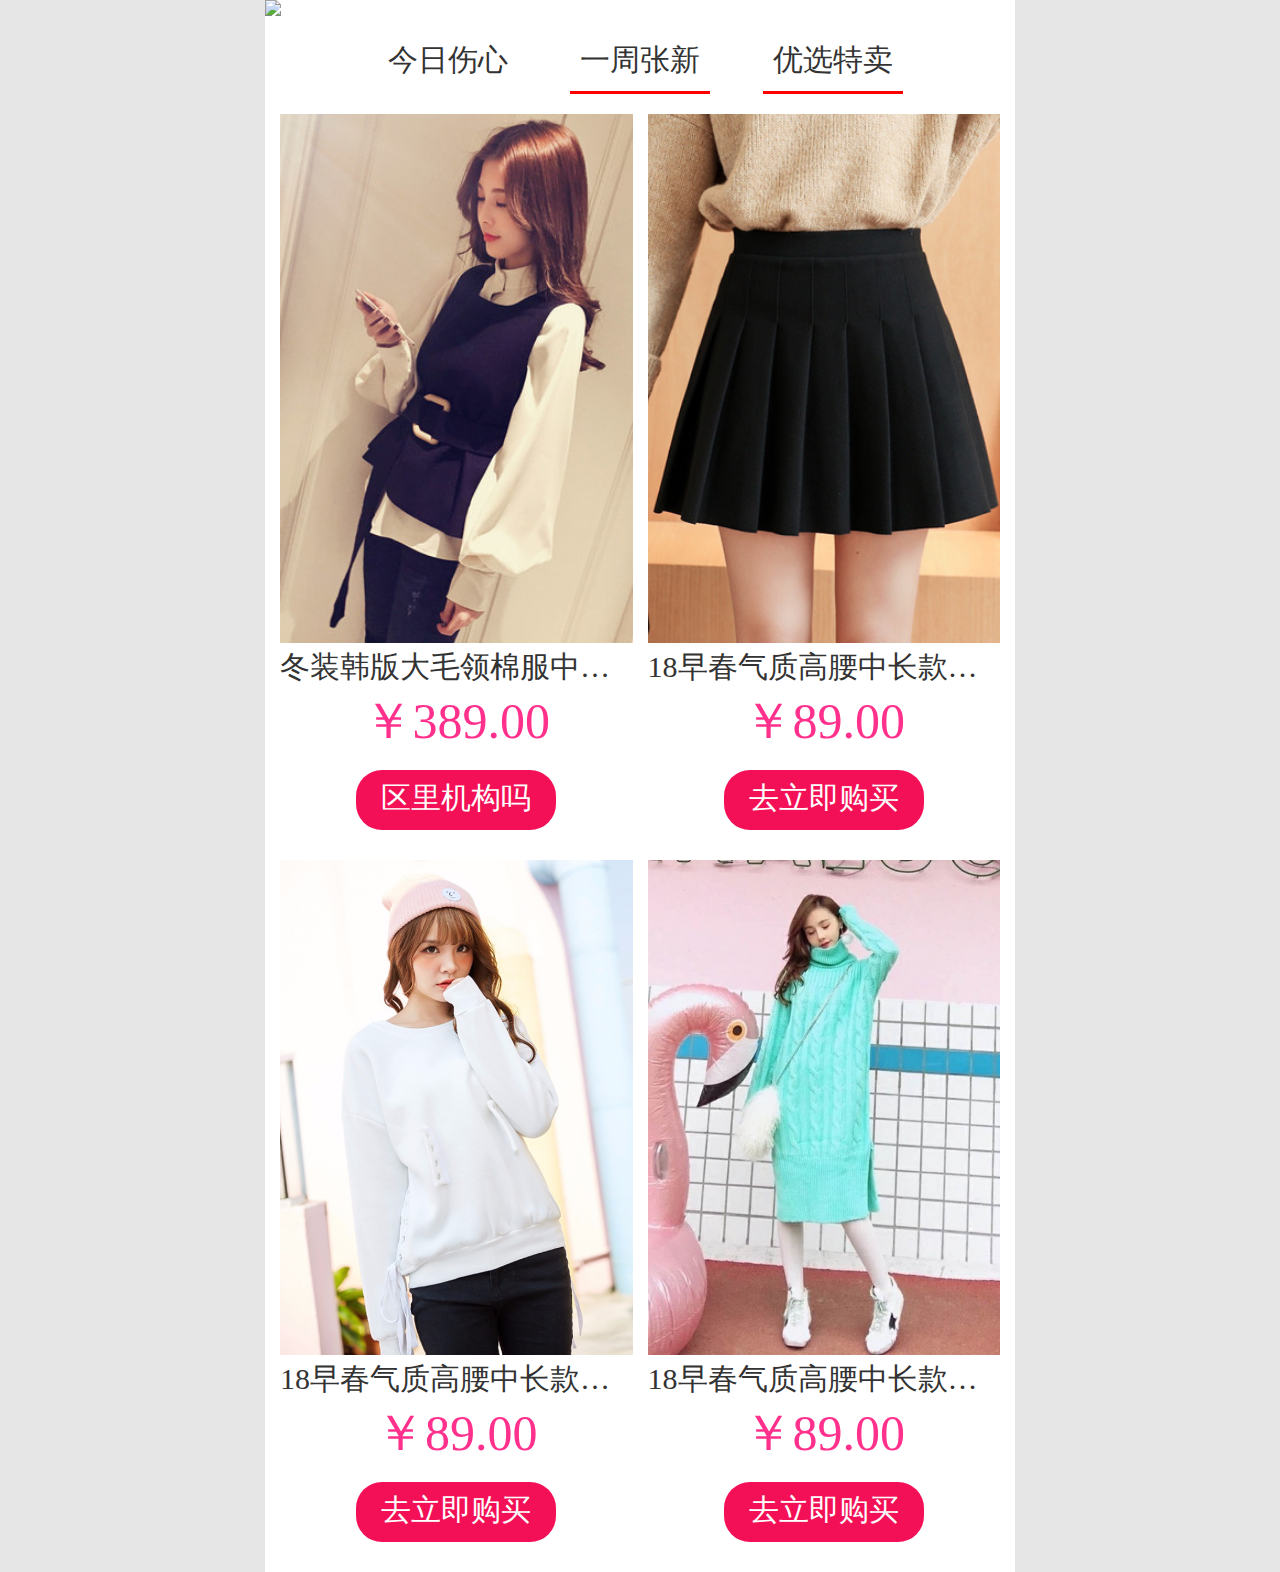
==== block2.html @ 62a8773a "add some page" ====
<!DOCTYPE html>
<html lang="en">
<head>
	<meta charset="UTF-8">
	<meta name="viewport" content="width=device-width,initial-scale=1.0,minimum-scale=1.0,maximum-scale=1.0,user-scalable=no">
    <meta name="apple-mobile-web-app-capable" content="yes" />    
    <meta name="apple-mobile-web-app-status-bar-style" content="black-translucent" />
    <meta name="format-detection" content="telephone=yes"/>
    <meta name="msapplication-tap-highlight" content="no" />
	<title>block2</title>
	<link rel="stylesheet" type="text/css" href="./css/base.css">
	<link rel="stylesheet" type="text/css" href="./css/block2.css">
	<script type="text/javascript" src="./js/rem.js" fu-psd="750" fu-min="50" fu-max="100"></script>
</head>
<body>
	<!-- 头部 -->
	<div class="container">
		<!-- 主图 -->
		<img class="main_img" src="./picture/main_bg.jpg">
		<!-- 导航 -->
		<ul class="block2_nav">
			<li>今日伤心</li>
			<li>一周张新</li>
			<li>优选特卖</li>
		</ul>
		<!-- 商品列表 -->
		<ul class="block_goodslist">
			<li>
				<img src="./picture/g3.jpg" alt="">
				<div class="goods_title">冬装韩版大毛领棉服中长款气质百搭2017冬 153479</div>
				<div class="price">￥389.00</div>
				<div class="buy_now">区里机构吗</div>
			</li>
			<li>
				<img src="./picture/g5.jpg" alt="">
				<div class="goods_title">18早春气质高腰中长款金丝绒兔毛边边网纱拼接A</div>
				<div class="price">￥89.00</div>
				<div class="buy_now">去立即购买</div>
			</li>
			<li>
				<img src="./picture/g8.jpg" alt="">
				<div class="goods_title">18早春气质高腰中长款金丝绒兔毛边边网纱拼接A 153955</div>
				<div class="price">￥89.00</div>
				<div class="buy_now">去立即购买</div>
			</li>
			<li>
				<img src="./picture/g9.jpg" alt="">
				<div class="goods_title">18早春气质高腰中长款金丝绒兔毛边边网纱拼接A</div>
				<div class="price">￥89.00</div>
				<div class="buy_now">去立即购买</div>
			</li>
		</ul>
	</div>
</body>
</html>
---- css/base.css ----
/*重置样式*/
html,body{
}
*,::before,::after{
    margin: 0;
    padding: 0;
}
body{
    background: #e6e6e6;
    color: #333;
}
a{
    color: #333;
    text-decoration: none;
}

ul,ol{
    list-style: none;
}
input,textarea{
    outline: none;
    border:none;
    resize: none;
}


/*公用样式*/

.fl{
    float: left;
}
.fr{
    float: right;
}
.clearfix{
    clear: both;
}
.ml{
    margin-left:10px;
}
.mr{
   margin-right: 10px;
}
.pl{
    padding-left: 20px;
}
.pr{
    padding-right: 20px;
}
.bl{
    border-left: solid red 1px;
}
.br{
    border-right: solid red 1px; 
}
.hide{
    display: none;
}


/*主体  头部*/
.container{
    width: 100%;
    max-width: 750px;
    min-width: 320px;
    margin: 0 auto;
    background: #fff;
    font-size:  0.14rem;
    position:  relative;
}
.main_search{
    width:  100%;
    height: 80px;
    background:  greenyellow;
    float: left;
}
.header .logo{
    width: 15%;
    height:  0px;
    padding-top: 11%;
    float:  left;
    margin-left: -95%;
    background: url("../images/logo.png") no-repeat;
    background-size:  contain;
}
.header .main_search{}
.header .main_search .search_icon{
    width: 6%;
    max-width: 23px;
    height: 0;
    padding-top: 6%;
    background: #5457d7;
    position:  absolute;
    left: 18%;
    top: 11px;
    background: url("../images/search.png") no-repeat;
    background-size:  contain;
}
.header form{
    margin: 0 50px 0 50px;
    text-align:  center;
    line-height: 45px;
    position:  relative;
}
.header input{
    width: 65%;
    height:  35px;
    line-height:  35px; 
}
.header .message{
    width: 6%;
    height: 0px;
    padding-top: 4%;
    background:  indianred;
    float: left;
    margin-left: -12%;
    background: url("../images/message.png") no-repeat;
    background-size:  contain;
}
/*页脚*/
.footer{
    width:  100%;
    max-width: 750px;
    min-width: 320px;
    background: #ffffff;
    position:  fixed;
    bottom:  0px;
}
.footer ul{
    width:  100%;
    text-align: center;
    margin-top: 15px;
    margin-bottom: 15px;
}
.footer ul li{
    width: 15%;
    display:  inline-block;
    text-align:  center;
}
.footer ul li + li{
    margin-left: 11%;
}
.footer ul li .img{
    width: 100%;
}
.footer ul li .img img{
    width: 45%;
    height:  auto;
}
.footer ul li span.text{}
---- css/block2.css ----
/*头部 主图*/
img.main_img {
    width:  100%;
}
/*导航*/
ul.block2_nav {
    width:  100%;
    /* height:  50px; */
    font-size: 0.3rem;
    text-align: center;
    margin-top: 0.1rem;
    margin-bottom: 0.2rem;
}

.block2_nav li {
    display:  inline-block;
    padding: 0.1rem;
}
.block2_nav li +li{
	margin-left: 6%;
	border-bottom: red solid;
}
/*商品列表*/
ul.block_goodslist {
    width:  100%;
    overflow:  hidden;
    margin-left: 1%;
}

.block_goodslist li {
    display:  inline-block;
    width: 47%;
    margin-left:  1%;
    margin-right: 1%;
    float:  left;
    text-align:  center;
    margin-bottom: 0.3rem;
}

.block_goodslist li img {
    width: 100%;
}
.block_goodslist li .goods_title{
    font-size: 0.3rem;
    overflow: hidden;
    text-overflow:ellipsis;
    white-space: nowrap;
}
.block_goodslist li .price {
    font-size: 0.5rem;
    color: #ff318c;
    text-align:  center;
    padding-bottom: 15px;
}

.block_goodslist li .buy_now {
    display:  inline-block;
    font-size: 0.3rem;
    padding: 0.05rem 0.25rem;
    height: 0.5rem;
    line-height: 0.45rem;
    color: #fff;
    background: #f41056;
    border-radius: 26px;
    text-align:  center;
}
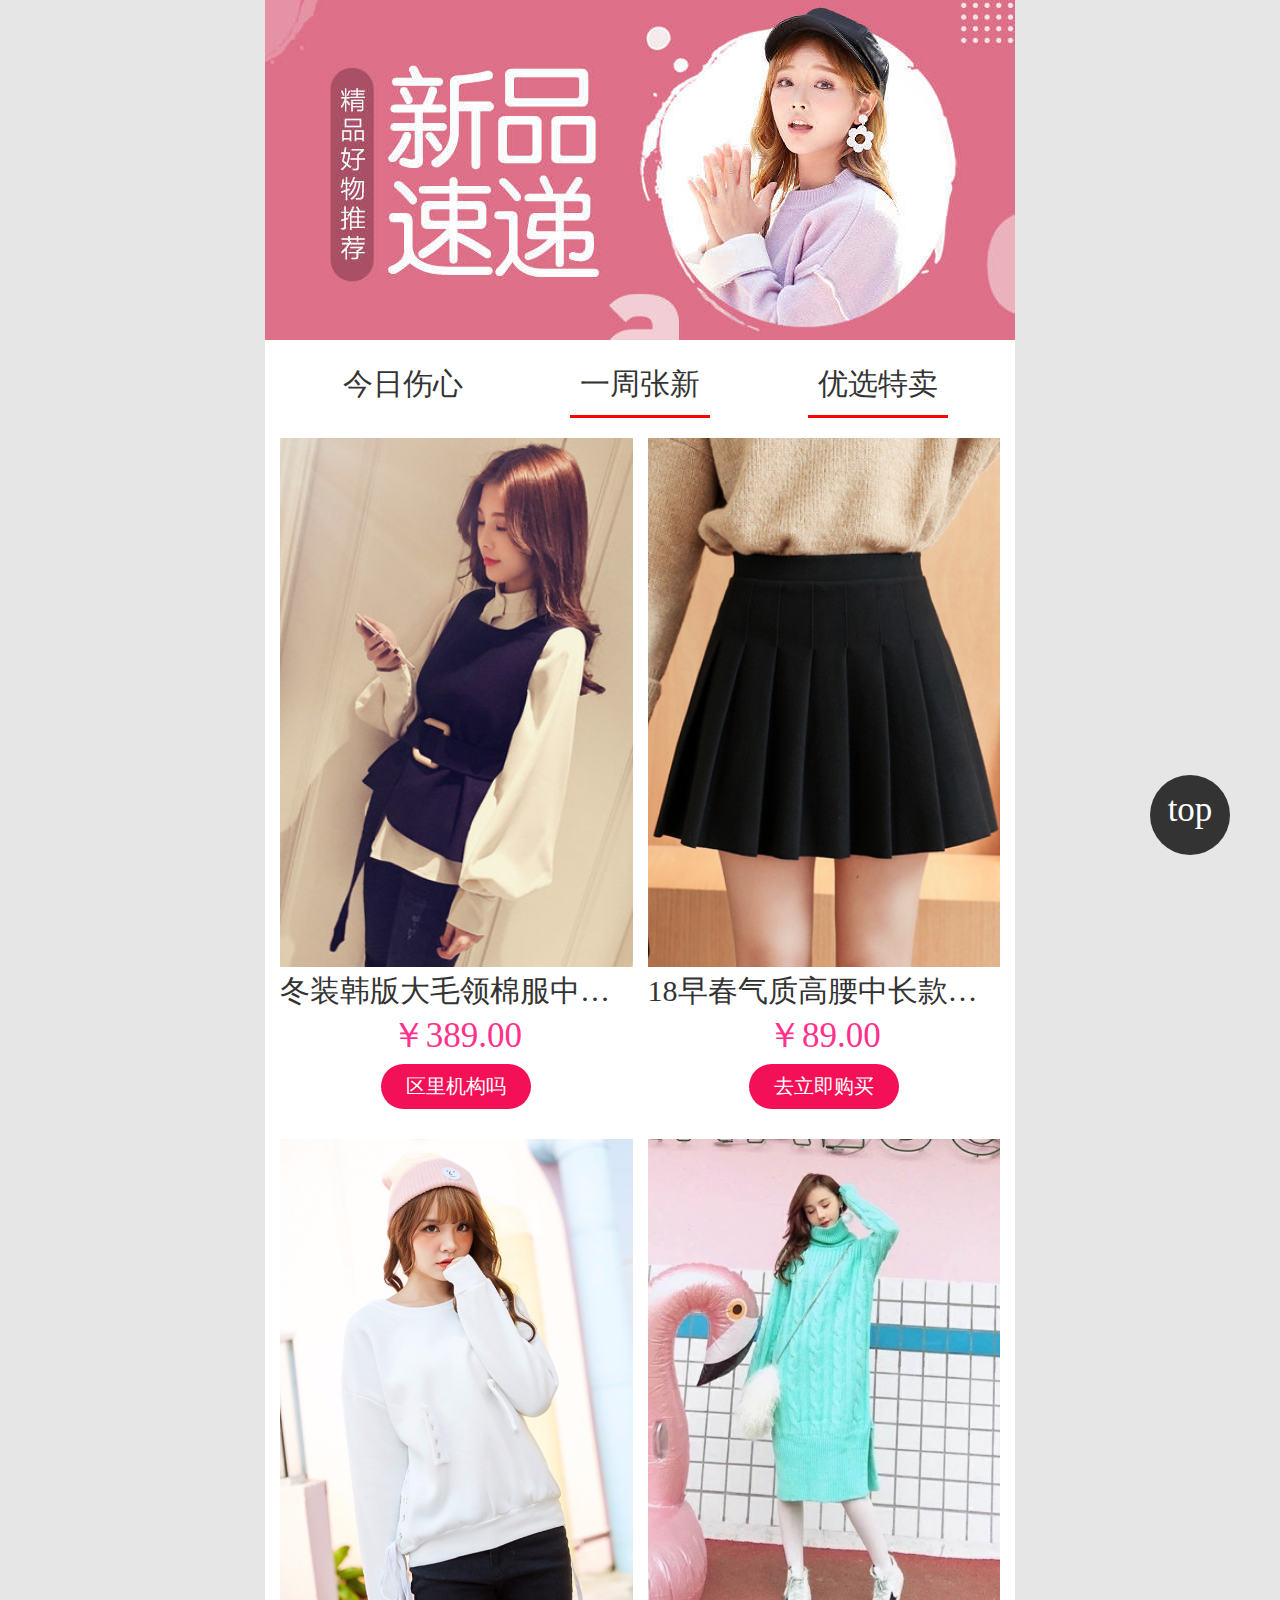
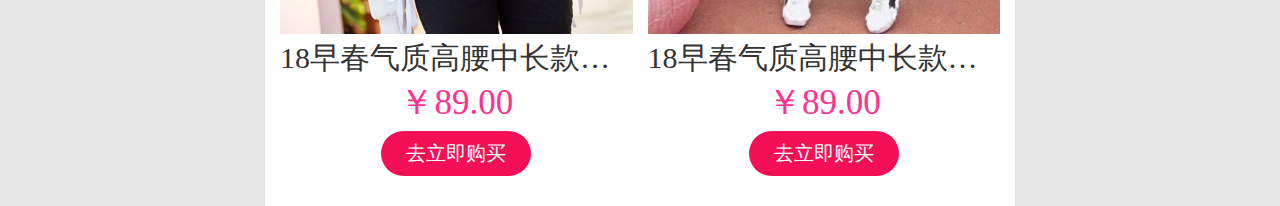
==== commit 7fc6a433: "adjustment style" ====
--- a/block2.html
+++ b/block2.html
@@ -16,7 +16,7 @@
 	<!-- 头部 -->
 	<div class="container">
 		<!-- 主图 -->
-		<img class="main_img" src="./picture/main_bg.jpg">
+		<img class="main_img" src="./picture/block2_bg.jpg">
 		<!-- 导航 -->
 		<ul class="block2_nav">
 			<li>今日伤心</li>
@@ -50,6 +50,8 @@
 				<div class="buy_now">去立即购买</div>
 			</li>
 		</ul>
+		<!-- 回到顶部 -->
+		<div class="back_top">top</div>
 	</div>
 </body>
 </html>--- a/css/base.css
+++ b/css/base.css
@@ -70,16 +70,18 @@
 }
 .main_search{
     width:  100%;
-    height: 80px;
+    /* height: 80px; */
+    /* padding: .2rem 0px; */
     background:  greenyellow;
     float: left;
 }
 .header .logo{
-    width: 15%;
+    width: 20%;
     height:  0px;
-    padding-top: 11%;
+    padding-top: 12%;
     float:  left;
-    margin-left: -95%;
+    margin-left: -98%;
+    margin-top: 0.15rem;
     background: url("../images/logo.png") no-repeat;
     background-size:  contain;
 }
@@ -88,32 +90,36 @@
     width: 6%;
     max-width: 23px;
     height: 0;
-    padding-top: 6%;
+    padding-top: 7%;
     background: #5457d7;
     position:  absolute;
-    left: 18%;
-    top: 11px;
+    left: 14%;
+    top: .3rem;
     background: url("../images/search.png") no-repeat;
     background-size:  contain;
 }
 .header form{
     margin: 0 50px 0 50px;
     text-align:  center;
-    line-height: 45px;
+    /* line-height: 45px; */
+    padding-top: .2rem;
     position:  relative;
 }
 .header input{
-    width: 65%;
-    height:  35px;
-    line-height:  35px; 
+    width: 75%;
+    height: .5rem;
+    line-height: .5rem;
+    background: #F4F4F4;
+    border-radius: 0.07rem;
 }
 .header .message{
     width: 6%;
     height: 0px;
-    padding-top: 4%;
+    padding-top: 6%;
     background:  indianred;
     float: left;
-    margin-left: -12%;
+    margin-left: -1rem;
+    margin-top: .25rem;
     background: url("../images/message.png") no-repeat;
     background-size:  contain;
 }
--- a/css/block2.css
+++ b/css/block2.css
@@ -17,8 +17,8 @@
     padding: 0.1rem;
 }
 .block2_nav li +li{
-	margin-left: 6%;
-	border-bottom: red solid;
+    margin-left: 12%;
+    border-bottom: red solid;
 }
 /*商品列表*/
 ul.block_goodslist {
@@ -47,20 +47,34 @@
     white-space: nowrap;
 }
 .block_goodslist li .price {
-    font-size: 0.5rem;
+    font-size: 0.35rem;
     color: #ff318c;
     text-align:  center;
-    padding-bottom: 15px;
+    padding-bottom: 5px;
 }
 
 .block_goodslist li .buy_now {
     display:  inline-block;
-    font-size: 0.3rem;
+    font-size: 0.2rem;
     padding: 0.05rem 0.25rem;
-    height: 0.5rem;
-    line-height: 0.45rem;
+    height: 0.35rem;
+    line-height: 0.35rem;
     color: #fff;
     background: #f41056;
     border-radius: 26px;
     text-align:  center;
-}+}
+/*回到顶部*/
+.back_top{
+    width: .8rem;
+    height: .8rem;
+    line-height: .7rem;
+    font-size: .35rem;
+    text-align: center;
+    border-radius: 1rem;
+    color: #fff;
+    background: #333;
+    position: fixed;
+    bottom: 5%;
+    right: .5rem;
+}   